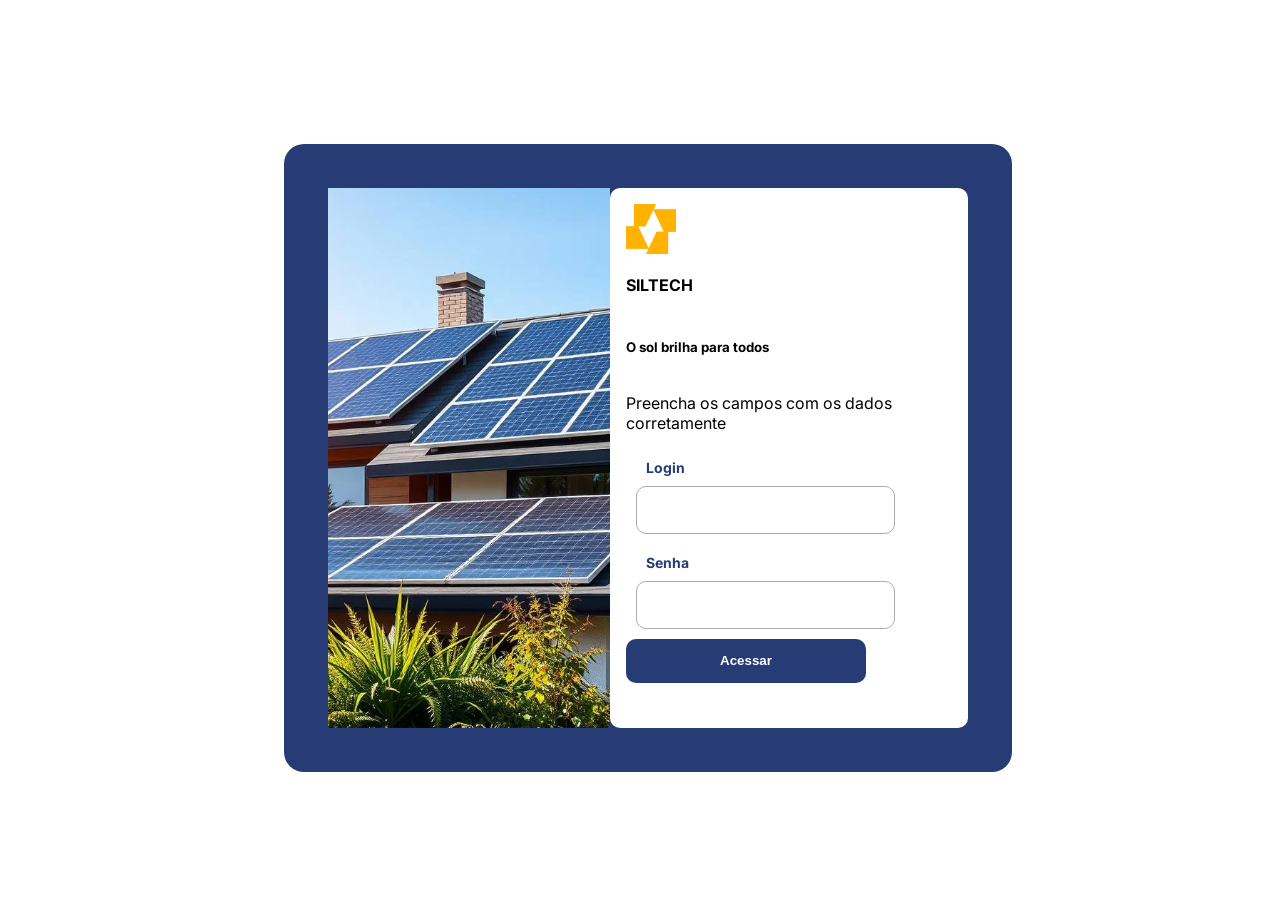
==== index.html @ 28f46556 "Novo projeto" ====
<!DOCTYPE html>
<html lang="pt-br">
  <head>
    <meta charset="UTF-8" />
    <meta name="viewport" content="width=device-width, initial-scale=1.0" />
    <link rel="stylesheet" href="css/login/indexLogin.css" />
    <link rel="preconnect" href="https://fonts.googleapis.com">
<link rel="preconnect" href="https://fonts.gstatic.com" crossorigin>
<link href="https://fonts.googleapis.com/css2?family=Inter:ital,opsz,wght@0,14..32,100..900;1,14..32,100..900&family=Montserrat:ital,wght@0,100..900;1,100..900&family=Roboto:ital,wght@0,100..900;1,100..900&display=swap" rel="stylesheet">
    <title>Plataforma - Siltech</title>
  </head>
<body>
    <section class="app-login">
        <div class="div-img-login">
          <img src="/img/login-img.png" alt="Imagem Login" class="img-login">
        </div>
        <form action="" class="form-login">
          <img src="img/Logo.png" alt="Logo Siltech" class="logo-login">
            <h4 class="h4-login">SILTECH</h4>
            <h5 class="h5-login">O sol brilha para todos</h5>
            <p class="p-login">Preencha os campos com os dados corretamente</p>
              <div class="campo-login-grupo">
                <label class="label-login">Login</label>
                <input type="text" class="campo-login"/>
              </div>
              <div class="campo-login-grupo">
                <label class="label-login">Senha</label>
                <input type="text" class="campo-login"/>
              </div>
              <button id="btn-acessar" class="botao-login-acessar">Acessar</button>
        </form>
    </section>
    <script src="js/index.js"></script>
</body>
</html>
---- css/login/indexLogin.css ----
@import "layout/app.css";
@import "layout/formulario.css";

@import "variaveis/img.css";

@import "componentes/botao.css";
@import "componentes/campo.css";
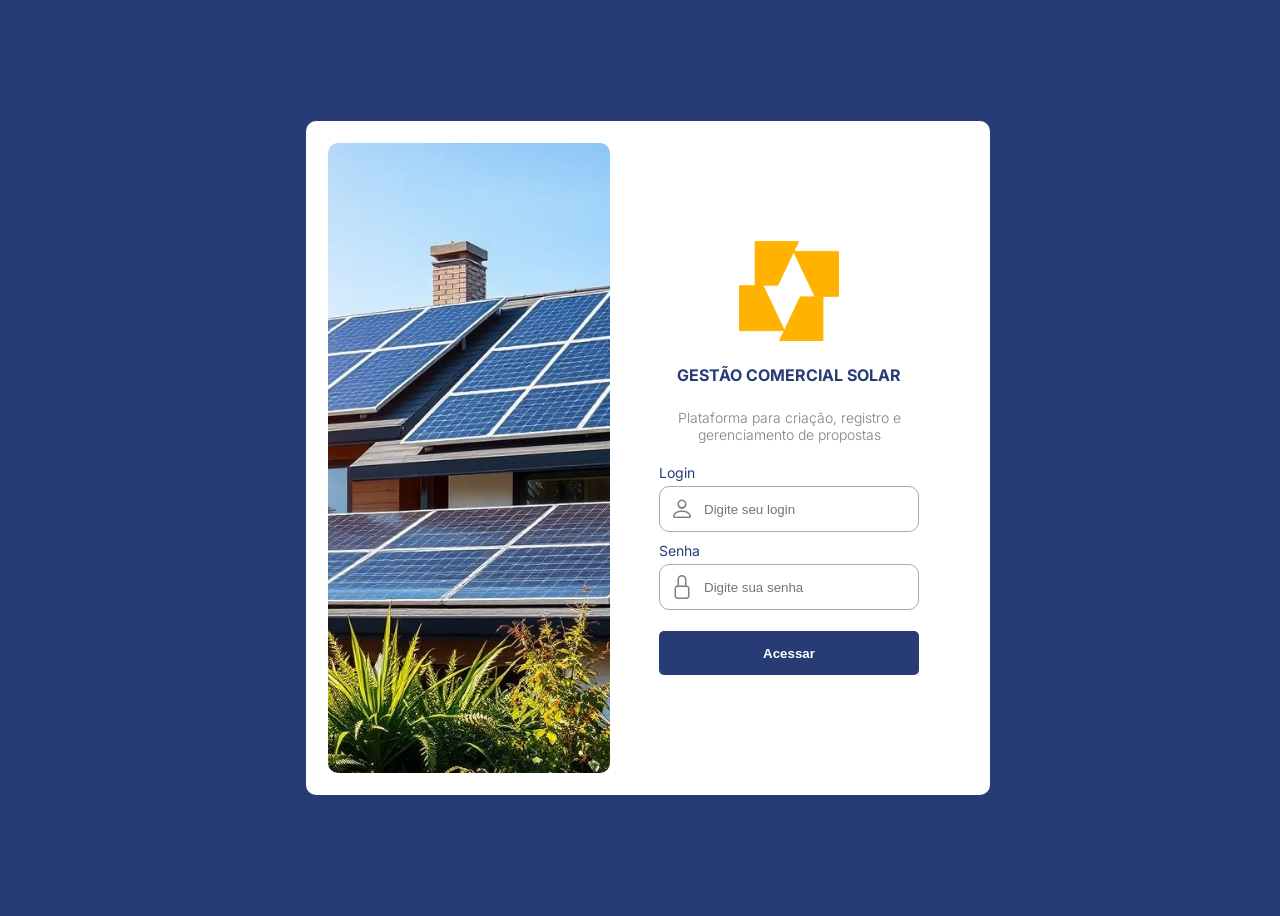
==== commit 4a7d88e8: "Aualização de formulario de proposta" ====
--- a/index.html
+++ b/index.html
@@ -5,6 +5,7 @@
     <meta name="viewport" content="width=device-width, initial-scale=1.0" />
     <link rel="stylesheet" href="css/login/indexLogin.css" />
     <link rel="preconnect" href="https://fonts.googleapis.com">
+    <link rel="stylesheet" href="https://cdn.jsdelivr.net/npm/bootstrap-icons@1.13.1/font/bootstrap-icons.min.css">
 <link rel="preconnect" href="https://fonts.gstatic.com" crossorigin>
 <link href="https://fonts.googleapis.com/css2?family=Inter:ital,opsz,wght@0,14..32,100..900;1,14..32,100..900&family=Montserrat:ital,wght@0,100..900;1,100..900&family=Roboto:ital,wght@0,100..900;1,100..900&display=swap" rel="stylesheet">
     <title>Plataforma - Siltech</title>
@@ -16,16 +17,21 @@
         </div>
         <form action="" class="form-login">
           <img src="img/Logo.png" alt="Logo Siltech" class="logo-login">
-            <h4 class="h4-login">SILTECH</h4>
-            <h5 class="h5-login">O sol brilha para todos</h5>
-            <p class="p-login">Preencha os campos com os dados corretamente</p>
+            <h1 class="h1-login">GESTÃO COMERCIAL SOLAR</h5>
+            <p class="p-login">Plataforma para criação, registro e gerenciamento de propostas</p>
               <div class="campo-login-grupo">
-                <label class="label-login">Login</label>
-                <input type="text" class="campo-login"/>
+                <label class="label-login" for="input-usuario-login">Login</label>
+                <div class="input-login">
+                  <i class="bi bi-person icon-input-login"></i>
+                  <input id="input-usuario-login" type="text" class="campo-login" placeholder="Digite seu login"/>               
+                </div>
               </div>
               <div class="campo-login-grupo">
-                <label class="label-login">Senha</label>
-                <input type="text" class="campo-login"/>
+                <label class="label-login" for="input-senha-login">Senha</label>
+                <div class="input-login">
+                  <i class="bi bi-lock icon-input-login"></i>
+                  <input id="input-senha-login"type="text" class="campo-login" placeholder="Digite sua senha"/>               
+                </div>
               </div>
               <button id="btn-acessar" class="botao-login-acessar">Acessar</button>
         </form>
--- a/css/login/indexLogin.css
+++ b/css/login/indexLogin.css
@@ -4,4 +4,5 @@
 @import "variaveis/img.css";
 
 @import "componentes/botao.css";
-@import "componentes/campo.css";+@import "componentes/campo.css";
+@import "componentes/fontes.css";
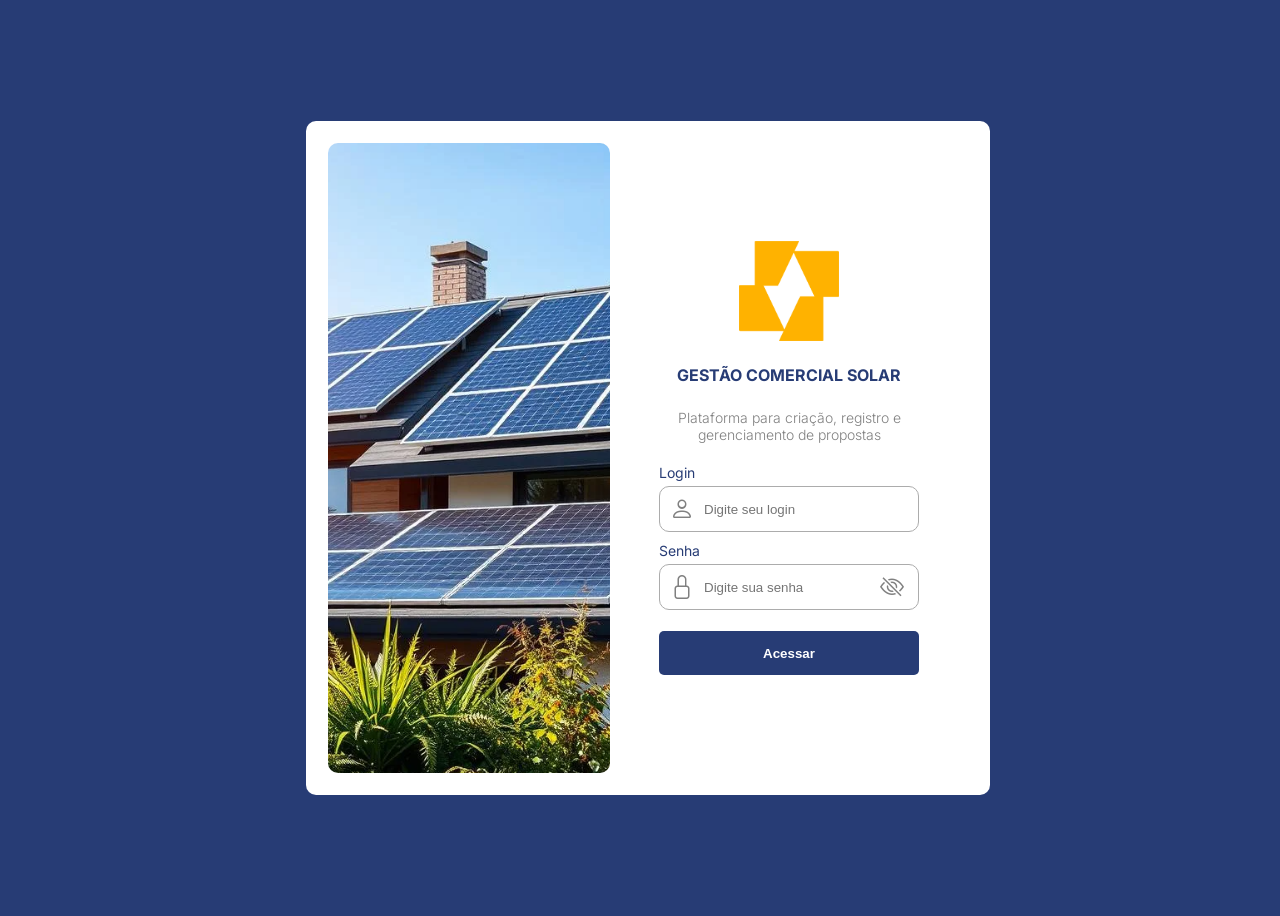
==== commit 50c5531b: "Mudança em todo o projeto, teste 1" ====
--- a/index.html
+++ b/index.html
@@ -30,12 +30,15 @@
                 <label class="label-login" for="input-senha-login">Senha</label>
                 <div class="input-login">
                   <i class="bi bi-lock icon-input-login"></i>
-                  <input id="input-senha-login"type="text" class="campo-login" placeholder="Digite sua senha"/>               
+                  <input id="input-senha-login"type="password" class="campo-login" placeholder="Digite sua senha"/>               
+                  <i class="bi bi-eye-slash icon-input-login" id="mostrar-senha" style="cursor: pointer;"></i>
                 </div>
               </div>
+              <p class="p-error apagar" id="p-error">Usuário ou senha invalidos</p>
               <button id="btn-acessar" class="botao-login-acessar">Acessar</button>
         </form>
     </section>
-    <script src="js/index.js"></script>
+    <script src="js/Index/login.js"></script>
+    <script src="js/Index/index.js"></script>
 </body>
 </html>
